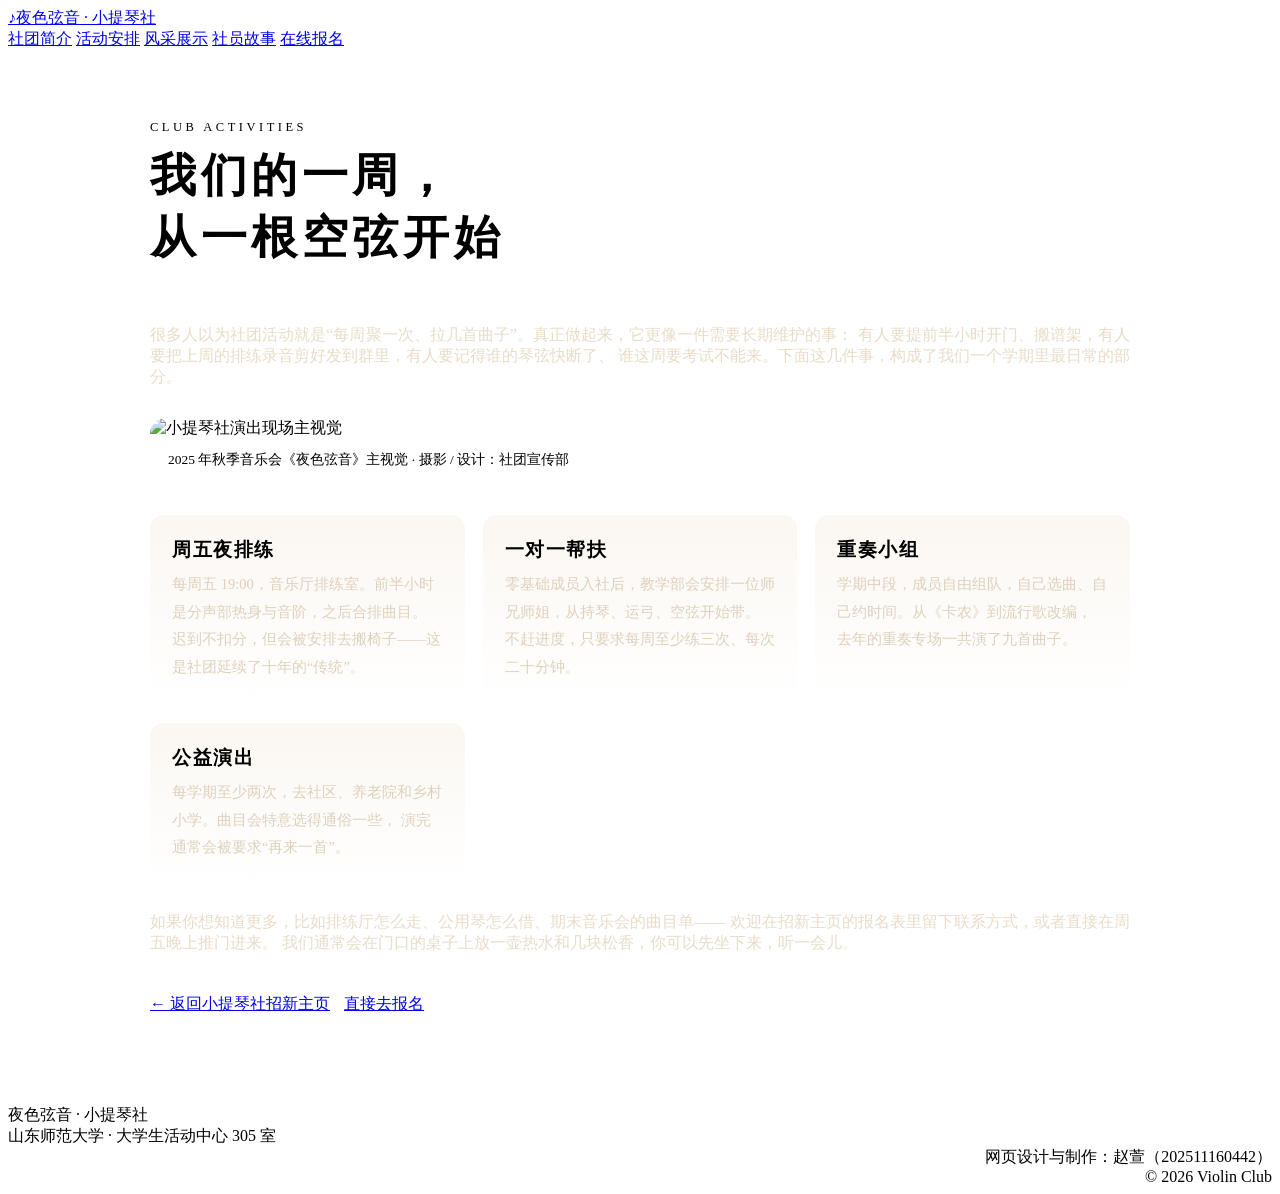
==== club_intro.html @ aa521288 "Add files via upload" ====
<!doctype html>
<html lang="zh-CN">
<head>
<meta charset="utf-8">
<meta name="viewport" content="width=device-width, initial-scale=1">
<title>社团介绍 · 夜色弦音小提琴社</title>
<meta name="description" content="小提琴社的日常活动介绍：排练、重奏、公益演出与春季音乐会。">
<link rel="stylesheet" href="css/style.css">
<style>
    .intro-page { max-width: 980px; margin: 0 auto; padding: 70px 24px 90px; }
    .intro-page h1 {
        font-family: var(--serif);
        font-size: clamp(30px, 4.4vw, 46px);
        letter-spacing: .1em;
        margin: 10px 0 6px;
    }
    .intro-page .sub { color: var(--gold); letter-spacing: .28em; font-size: 12.5px; text-transform: uppercase; }
    .intro-page hr { border: none; border-top: 1px solid var(--line); margin: 26px 0 30px; }
    .intro-figure {
        margin: 30px 0 34px;
        border-radius: 16px;
        overflow: hidden;
        border: 1px solid var(--line);
        box-shadow: var(--shadow);
    }
    .intro-figure img { width: 100%; aspect-ratio: 16 / 9; object-fit: cover; }
    .intro-figure figcaption { padding: 12px 18px; font-size: 13.5px; color: var(--cream-dim); background: rgba(255,255,255,.03); }
    .cards { display: grid; grid-template-columns: repeat(auto-fit, minmax(240px, 1fr)); gap: 18px; margin: 30px 0 10px; }
    .cards .card {
        padding: 22px 22px 24px;
        border: 1px solid var(--line);
        border-radius: 14px;
        background: linear-gradient(180deg, rgba(201,154,91,.08), rgba(255,255,255,.015));
    }
    .cards .card h3 { margin: 0 0 8px; font-family: var(--serif); font-size: 19px; letter-spacing: .08em; color: var(--gold-light); }
    .cards .card p { margin: 0; font-size: 14.5px; color: #dfd0bb; line-height: 1.9; }
    .back-row { margin-top: 40px; display: flex; gap: 14px; flex-wrap: wrap; }
</style>
</head>
<body>

<header class="site-header">
    <a class="brand" href="zhao-0442-work2.html"><span class="mark">♪</span>夜色弦音 · 小提琴社</a>
    <nav class="site-nav">
        <a href="zhao-0442-work2.html#intro">社团简介</a>
        <a href="zhao-0442-work2.html#schedule">活动安排</a>
        <a href="zhao-0442-work2.html#gallery">风采展示</a>
        <a href="zhao-0442-work2.html#stories">社员故事</a>
        <a href="zhao-0442-work2.html#signup">在线报名</a>
    </nav>
</header>

<main class="intro-page">
    <div class="sub">Club Activities</div>
    <h1>我们的一周，<br>从一根空弦开始</h1>
    <hr>

    <p style="color:#e9dcc8; text-align:justify;">
        很多人以为社团活动就是“每周聚一次、拉几首曲子”。真正做起来，它更像一件需要长期维护的事：
        有人要提前半小时开门、搬谱架，有人要把上周的排练录音剪好发到群里，有人要记得谁的琴弦快断了、
        谁这周要考试不能来。下面这几件事，构成了我们一个学期里最日常的部分。
    </p>

    <figure class="intro-figure">
        <img src="assets/img/club-poster.jpg" alt="小提琴社演出现场主视觉">
        <figcaption>2025 年秋季音乐会《夜色弦音》主视觉 · 摄影 / 设计：社团宣传部</figcaption>
    </figure>

    <div class="cards">
        <div class="card">
            <h3>周五夜排练</h3>
            <p>每周五 19:00，音乐厅排练室。前半小时是分声部热身与音阶，之后合排曲目。
               迟到不扣分，但会被安排去搬椅子——这是社团延续了十年的“传统”。</p>
        </div>
        <div class="card">
            <h3>一对一帮扶</h3>
            <p>零基础成员入社后，教学部会安排一位师兄师姐，从持琴、运弓、空弦开始带。
               不赶进度，只要求每周至少练三次、每次二十分钟。</p>
        </div>
        <div class="card">
            <h3>重奏小组</h3>
            <p>学期中段，成员自由组队，自己选曲、自己约时间。从《卡农》到流行歌改编，
               去年的重奏专场一共演了九首曲子。</p>
        </div>
        <div class="card">
            <h3>公益演出</h3>
            <p>每学期至少两次，去社区、养老院和乡村小学。曲目会特意选得通俗一些，
               演完通常会被要求“再来一首”。</p>
        </div>
    </div>

    <p style="color:#e9dcc8; text-align:justify; margin-top:26px;">
        如果你想知道更多，比如排练厅怎么走、公用琴怎么借、期末音乐会的曲目单——
        欢迎在招新主页的报名表里留下联系方式，或者直接在周五晚上推门进来。
        我们通常会在门口的桌子上放一壶热水和几块松香，你可以先坐下来，听一会儿。
    </p>

    <div class="back-row">
        <a class="btn" href="zhao-0442-work2.html">← 返回小提琴社招新主页</a>
        <a class="btn ghost" href="zhao-0442-work2.html#signup">直接去报名</a>
    </div>
</main>

<footer class="site-footer">
    <div class="footer-inner">
        <div>
            <div class="seal">夜色弦音 · 小提琴社</div>
            <div>山东师范大学 · 大学生活动中心 305 室</div>
        </div>
        <div style="text-align:right">
            <div>网页设计与制作：赵萱（202511160442）</div>
            <div>© <span id="year">2026</span> Violin Club</div>
        </div>
    </div>
</footer>

<script>
    document.getElementById('year').textContent = new Date().getFullYear();
</script>
</body>
</html>
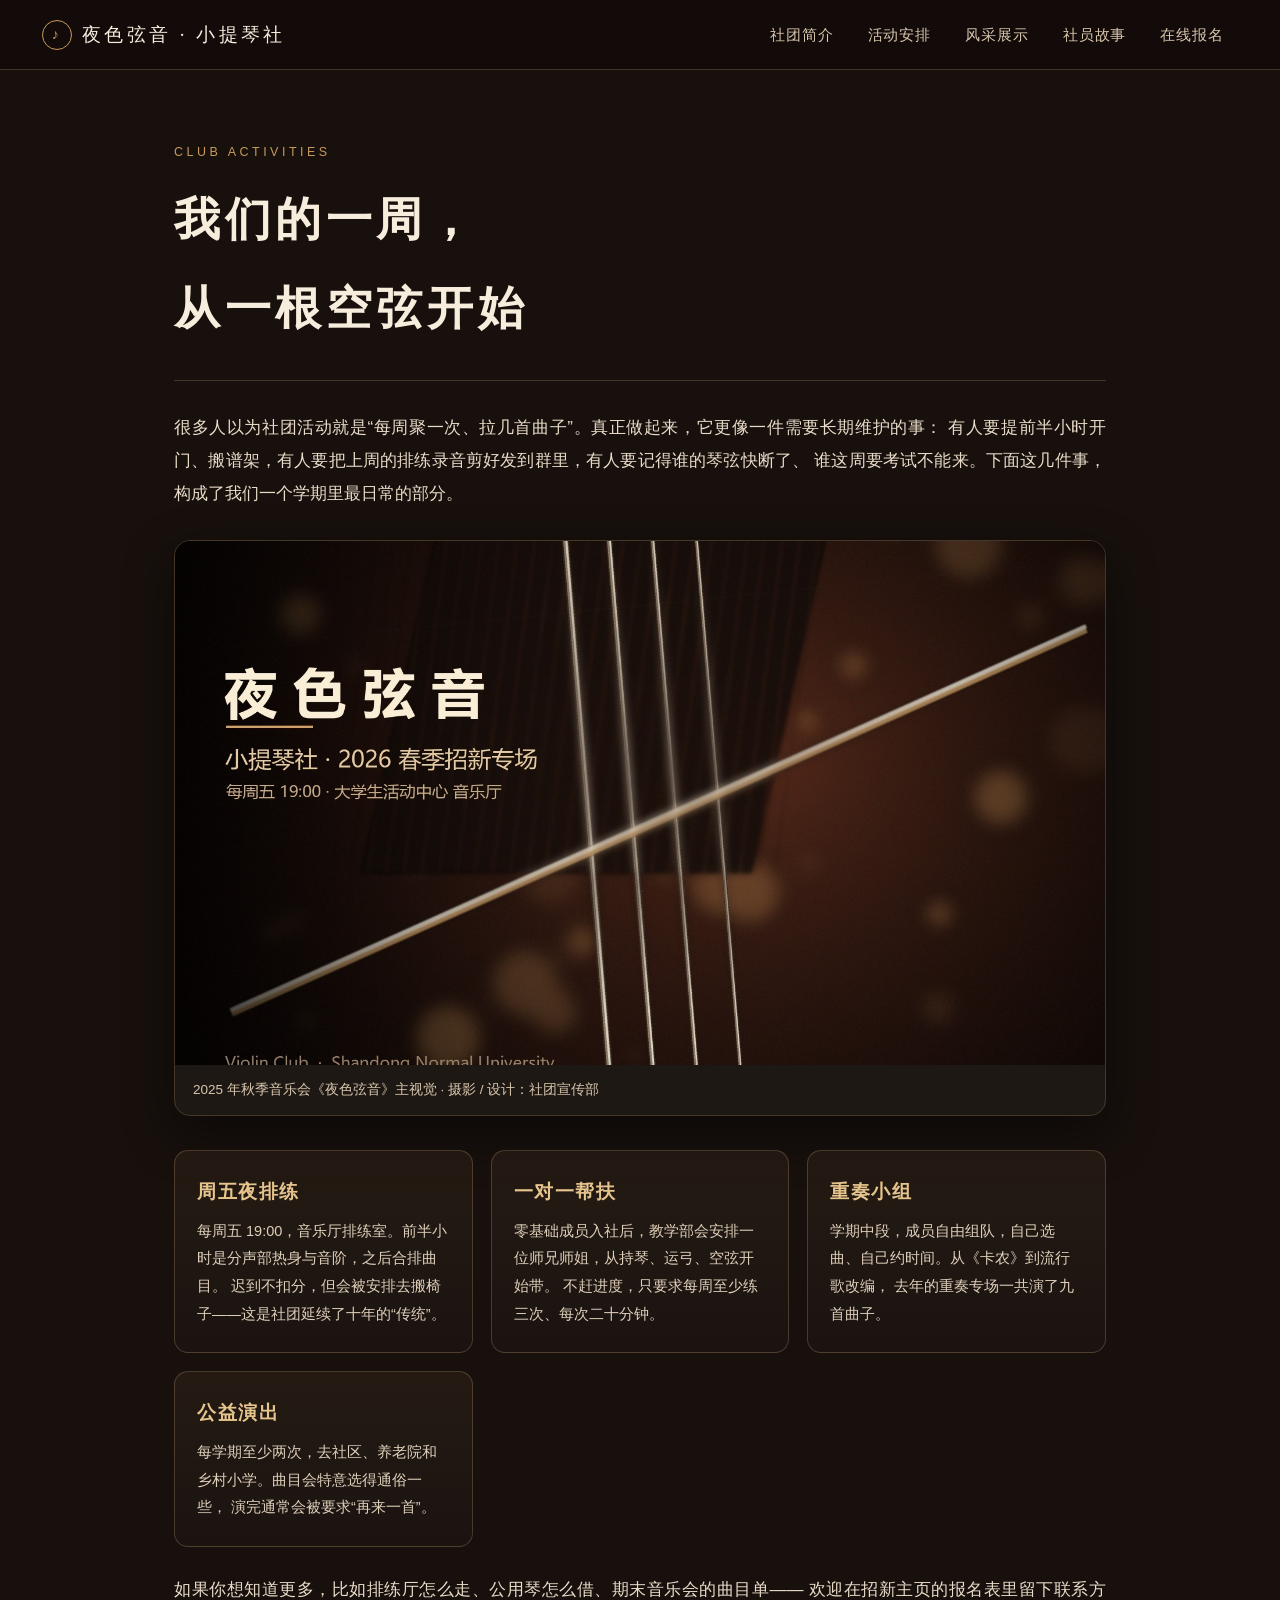
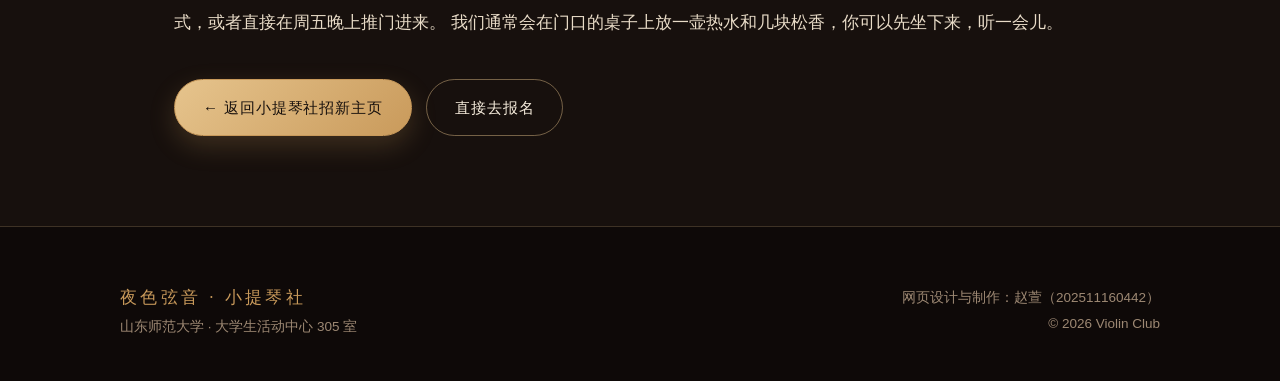
==== commit 3f446639: "Add files via upload" ====
--- a/club_intro.html
+++ b/club_intro.html
@@ -5,7 +5,7 @@
 <meta name="viewport" content="width=device-width, initial-scale=1">
 <title>社团介绍 · 夜色弦音小提琴社</title>
 <meta name="description" content="小提琴社的日常活动介绍：排练、重奏、公益演出与春季音乐会。">
-<link rel="stylesheet" href="css/style.css">
+<link rel="stylesheet" href="style.css">
 <style>
     .intro-page { max-width: 980px; margin: 0 auto; padding: 70px 24px 90px; }
     .intro-page h1 {
@@ -62,7 +62,7 @@
     </p>
 
     <figure class="intro-figure">
-        <img src="assets/img/club-poster.jpg" alt="小提琴社演出现场主视觉">
+        <img src="club-poster.jpg" alt="小提琴社演出现场主视觉">
         <figcaption>2025 年秋季音乐会《夜色弦音》主视觉 · 摄影 / 设计：社团宣传部</figcaption>
     </figure>
 
--- a/style.css
+++ b/style.css
@@ -0,0 +1,852 @@
+/* ============================================================
+   夜色弦音 · 小提琴社招新站
+   作者：赵萱（202511160442）
+   说明：纯手写 CSS，无任何第三方框架
+   ============================================================ */
+
+:root {
+    --ink: #17100d;
+    --ink-2: #241813;
+    --cream: #f7eddd;
+    --cream-dim: #d8c6ac;
+    --gold: #c99a5b;
+    --gold-light: #e6c48d;
+    --wine: #7a3230;
+    --line: rgba(230, 196, 141, .22);
+    --shadow: 0 18px 50px rgba(0, 0, 0, .45);
+    --serif: "Songti SC", "STSong", "SimSun", "Noto Serif SC", serif;
+    --sans: "PingFang SC", "Microsoft YaHei", "Hiragino Sans GB", "Segoe UI", sans-serif;
+}
+
+* { box-sizing: border-box; }
+
+html { scroll-behavior: smooth; }
+
+body {
+    margin: 0;
+    background: var(--ink);
+    color: var(--cream);
+    font-family: var(--sans);
+    font-size: 17px;
+    line-height: 1.95;
+    -webkit-font-smoothing: antialiased;
+}
+
+img { max-width: 100%; display: block; }
+
+a { color: var(--gold-light); text-decoration: none; }
+
+/* ---------------- 顶部导航 ---------------- */
+.site-header {
+    position: sticky;
+    top: 0;
+    z-index: 50;
+    display: flex;
+    align-items: center;
+    gap: 28px;
+    padding: 14px 42px;
+    background: rgba(18, 12, 10, .82);
+    backdrop-filter: blur(14px);
+    -webkit-backdrop-filter: blur(14px);
+    border-bottom: 1px solid var(--line);
+}
+
+.brand {
+    display: flex;
+    align-items: center;
+    gap: 10px;
+    font-family: var(--serif);
+    font-size: 19px;
+    letter-spacing: .18em;
+    color: var(--cream);
+    white-space: nowrap;
+}
+
+.brand .mark {
+    width: 30px;
+    height: 30px;
+    border: 1px solid var(--gold);
+    border-radius: 50%;
+    display: grid;
+    place-items: center;
+    font-size: 14px;
+    color: var(--gold);
+}
+
+.site-nav {
+    display: flex;
+    gap: 6px;
+    margin-left: auto;
+    flex-wrap: wrap;
+}
+
+.site-nav a {
+    position: relative;
+    padding: 6px 14px;
+    color: var(--cream-dim);
+    font-size: 15px;
+    letter-spacing: .06em;
+    border-radius: 999px;
+    transition: color .25s, background .25s;
+}
+
+.site-nav a::after {
+    content: "";
+    position: absolute;
+    left: 14px;
+    right: 14px;
+    bottom: 2px;
+    height: 1px;
+    background: var(--gold);
+    transform: scaleX(0);
+    transform-origin: left;
+    transition: transform .3s;
+}
+
+.site-nav a:hover { color: var(--cream); background: rgba(201, 154, 91, .10); }
+.site-nav a:hover::after { transform: scaleX(1); }
+
+/* ---------------- 左上角音乐按钮 ---------------- */
+.music-btn {
+    position: fixed;
+    left: 26px;
+    top: 88px;
+    z-index: 60;
+    width: 58px;
+    height: 58px;
+    border-radius: 50%;
+    border: 1px solid rgba(230, 196, 141, .55);
+    background: radial-gradient(circle at 35% 30%, #3a241c, #1b110e 70%);
+    color: var(--gold-light);
+    cursor: pointer;
+    display: grid;
+    place-items: center;
+    box-shadow: 0 10px 30px rgba(0, 0, 0, .5);
+    transition: transform .25s, box-shadow .25s, border-color .25s;
+}
+
+.music-btn:hover { transform: scale(1.06); border-color: var(--gold); }
+.music-btn svg { width: 26px; height: 26px; fill: currentColor; }
+
+.music-btn .ring {
+    position: absolute;
+    inset: -6px;
+    border-radius: 50%;
+    border: 1px solid rgba(230, 196, 141, .45);
+    opacity: 0;
+    pointer-events: none;
+}
+
+.music-btn.playing .ring { animation: ripple 2.2s ease-out infinite; }
+.music-btn.playing .ring:nth-child(2) { animation-delay: 1.1s; }
+
+@keyframes ripple {
+    0%   { transform: scale(.9); opacity: .8; }
+    100% { transform: scale(1.7); opacity: 0; }
+}
+
+.music-btn.playing { border-color: var(--gold); box-shadow: 0 0 0 1px rgba(201,154,91,.4), 0 10px 34px rgba(201,154,91,.25); }
+.music-btn.playing svg { animation: bob 1.4s ease-in-out infinite; }
+
+@keyframes bob {
+    0%, 100% { transform: translateY(0); }
+    50%      { transform: translateY(-3px); }
+}
+
+.music-tip {
+    position: fixed;
+    left: 96px;
+    top: 104px;
+    z-index: 60;
+    padding: 6px 12px;
+    font-size: 12.5px;
+    color: var(--cream-dim);
+    background: rgba(24, 16, 13, .9);
+    border: 1px solid var(--line);
+    border-radius: 999px;
+    opacity: 0;
+    transform: translateX(-6px);
+    transition: opacity .3s, transform .3s;
+    pointer-events: none;
+    white-space: nowrap;
+}
+
+.music-btn:hover + .music-tip,
+.music-btn:focus + .music-tip { opacity: 1; transform: translateX(0); }
+
+/* ---------------- 首屏 ---------------- */
+.hero {
+    position: relative;
+    min-height: 88vh;
+    display: flex;
+    align-items: center;
+    padding: 0 42px;
+    overflow: hidden;
+}
+
+.hero-bg {
+    position: absolute;
+    inset: 0;
+    background: url("hero.jpg") center 38% / cover no-repeat;
+    transform: scale(1.04);
+    filter: saturate(1.05);
+}
+
+.hero::after {
+    content: "";
+    position: absolute;
+    inset: 0;
+    background:
+        linear-gradient(90deg, rgba(12, 8, 7, .94) 0%, rgba(12, 8, 7, .72) 38%, rgba(12, 8, 7, .28) 70%, rgba(12, 8, 7, .55) 100%),
+        linear-gradient(180deg, rgba(12, 8, 7, .6) 0%, rgba(12, 8, 7, 0) 30%, rgba(12, 8, 7, .85) 100%);
+}
+
+.hero-inner {
+    position: relative;
+    z-index: 2;
+    max-width: 1120px;
+    margin: 0 auto;
+    width: 100%;
+    padding: 90px 0 70px;
+}
+
+.hero .eyebrow {
+    display: inline-flex;
+    align-items: center;
+    gap: 12px;
+    font-size: 13px;
+    letter-spacing: .32em;
+    color: var(--gold);
+    text-transform: uppercase;
+}
+
+.hero .eyebrow::before {
+    content: "";
+    width: 42px;
+    height: 1px;
+    background: var(--gold);
+}
+
+.hero h1 {
+    margin: 18px 0 10px;
+    font-family: var(--serif);
+    font-size: clamp(44px, 6.4vw, 82px);
+    line-height: 1.12;
+    letter-spacing: .08em;
+    font-weight: 700;
+    text-shadow: 0 8px 40px rgba(0, 0, 0, .6);
+}
+
+.hero h1 em {
+    font-style: normal;
+    color: var(--gold-light);
+}
+
+.hero .lede {
+    max-width: 620px;
+    margin: 18px 0 0;
+    color: var(--cream-dim);
+    font-size: 17.5px;
+}
+
+.hero .meta {
+    display: flex;
+    flex-wrap: wrap;
+    gap: 10px 26px;
+    margin-top: 26px;
+    font-size: 14px;
+    color: var(--cream-dim);
+}
+
+.hero .meta span { display: inline-flex; align-items: center; gap: 8px; }
+.hero .meta span::before { content: "◆"; color: var(--gold); font-size: 9px; }
+
+.hero-actions {
+    display: flex;
+    flex-wrap: wrap;
+    gap: 14px;
+    margin-top: 34px;
+}
+
+.btn {
+    display: inline-flex;
+    align-items: center;
+    gap: 10px;
+    padding: 13px 28px;
+    border-radius: 999px;
+    border: 1px solid var(--gold);
+    color: var(--ink);
+    background: linear-gradient(135deg, var(--gold-light), var(--gold));
+    font-size: 15px;
+    letter-spacing: .06em;
+    cursor: pointer;
+    transition: transform .25s, box-shadow .25s, background .25s, color .25s;
+    box-shadow: 0 10px 26px rgba(201, 154, 91, .22);
+}
+
+.btn:hover { transform: translateY(-2px); box-shadow: 0 16px 34px rgba(201, 154, 91, .32); }
+
+.btn.ghost {
+    background: transparent;
+    color: var(--cream);
+    border-color: rgba(230, 196, 141, .45);
+    box-shadow: none;
+}
+
+.btn.ghost:hover { background: rgba(230, 196, 141, .1); }
+
+.scroll-cue {
+    position: absolute;
+    left: 50%;
+    bottom: 26px;
+    z-index: 2;
+    transform: translateX(-50%);
+    font-size: 12px;
+    letter-spacing: .3em;
+    color: var(--cream-dim);
+    text-align: center;
+    opacity: .85;
+}
+
+.scroll-cue::after {
+    content: "";
+    display: block;
+    width: 1px;
+    height: 46px;
+    margin: 10px auto 0;
+    background: linear-gradient(180deg, var(--gold), transparent);
+    animation: drop 2s ease-in-out infinite;
+}
+
+@keyframes drop {
+    0%    { transform: scaleY(0); transform-origin: top; opacity: 0; }
+    40%   { transform: scaleY(1); transform-origin: top; opacity: 1; }
+    100%  { transform: scaleY(0); transform-origin: bottom; opacity: 0; }
+}
+
+/* ---------------- 通用区块 ---------------- */
+.section {
+    position: relative;
+    padding: 96px 42px;
+    scroll-margin-top: 76px;
+}
+
+.section:nth-of-type(even) { background: linear-gradient(180deg, rgba(36, 24, 19, .55), rgba(18, 12, 10, .2)); }
+
+.section-inner { max-width: 1040px; margin: 0 auto; }
+
+.section-head {
+    display: flex;
+    align-items: flex-end;
+    gap: 20px;
+    margin-bottom: 34px;
+}
+
+.section-head .num {
+    font-family: var(--serif);
+    font-size: 58px;
+    line-height: .8;
+    color: transparent;
+    -webkit-text-stroke: 1px rgba(201, 154, 91, .55);
+    letter-spacing: .04em;
+}
+
+.section-head h2 {
+    margin: 0;
+    font-family: var(--serif);
+    font-size: clamp(26px, 3vw, 36px);
+    letter-spacing: .1em;
+    font-weight: 700;
+}
+
+.section-head h2 small {
+    display: block;
+    margin-top: 6px;
+    font-family: var(--sans);
+    font-size: 12.5px;
+    letter-spacing: .26em;
+    color: var(--gold);
+    font-weight: 400;
+    text-transform: uppercase;
+}
+
+.prose p {
+    margin: 0 0 18px;
+    color: #e9dcc8;
+    text-align: justify;
+}
+
+.prose p:first-of-type::first-letter {
+    float: left;
+    font-family: var(--serif);
+    font-size: 62px;
+    line-height: .92;
+    padding: 6px 12px 0 0;
+    color: var(--gold-light);
+}
+
+.prose strong { color: var(--gold-light); font-weight: 600; }
+
+.pull-quote {
+    margin: 30px 0;
+    padding: 22px 28px;
+    border-left: 2px solid var(--gold);
+    background: linear-gradient(90deg, rgba(201, 154, 91, .10), transparent);
+    font-family: var(--serif);
+    font-size: 19px;
+    color: var(--gold-light);
+    letter-spacing: .04em;
+}
+
+/* 返回顶部（每节） */
+.to-top {
+    display: inline-flex;
+    align-items: center;
+    gap: 10px;
+    margin-top: 18px;
+    padding: 9px 20px;
+    font-size: 13.5px;
+    letter-spacing: .08em;
+    color: var(--cream-dim);
+    border: 1px solid var(--line);
+    border-radius: 999px;
+    transition: color .25s, border-color .25s, background .25s, transform .25s;
+}
+
+.to-top:hover {
+    color: var(--ink);
+    background: var(--gold-light);
+    border-color: var(--gold-light);
+    transform: translateY(-2px);
+}
+
+.to-top .arrow { font-size: 15px; line-height: 1; }
+
+/* ---------------- 活动安排表 ---------------- */
+.table-wrap {
+    margin: 26px 0 8px;
+    overflow-x: auto;
+    border: 1px solid var(--line);
+    border-radius: 14px;
+    background: rgba(255, 255, 255, .02);
+}
+
+table.schedule {
+    width: 100%;
+    border-collapse: collapse;
+    min-width: 720px;
+    font-size: 15px;
+}
+
+table.schedule caption {
+    caption-side: top;
+    padding: 18px 16px;
+    font-family: var(--serif);
+    font-size: 20px;
+    letter-spacing: .1em;
+    color: var(--gold-light);
+}
+
+table.schedule th,
+table.schedule td {
+    padding: 13px 16px;
+    border: 1px solid var(--line);
+    vertical-align: middle;
+}
+
+table.schedule thead th {
+    background: rgba(201, 154, 91, .14);
+    color: var(--cream);
+    font-weight: 600;
+    letter-spacing: .08em;
+}
+
+table.schedule td { color: #e6d8c4; }
+
+table.schedule tbody tr:nth-child(even) { background: rgba(255, 255, 255, .025); }
+table.schedule tbody tr:hover { background: rgba(201, 154, 91, .09); }
+
+/* 第二行（表头）整体居中 */
+table.schedule .center-head th { text-align: center; }
+
+table.schedule .title-row th {
+    text-align: center;
+    font-family: var(--serif);
+    font-size: 18px;
+    letter-spacing: .16em;
+    background: linear-gradient(90deg, rgba(201, 154, 91, .22), rgba(201, 154, 91, .08));
+}
+
+.tag {
+    display: inline-block;
+    padding: 1px 9px;
+    margin-left: 6px;
+    font-size: 11.5px;
+    letter-spacing: .06em;
+    border-radius: 999px;
+    border: 1px solid rgba(230, 196, 141, .4);
+    color: var(--gold-light);
+}
+
+/* ---------------- 风采展示 ---------------- */
+.gallery-grid {
+    display: grid;
+    grid-template-columns: 1.15fr .85fr;
+    gap: 26px;
+    margin: 28px 0 10px;
+    align-items: start;
+}
+
+.figure-card {
+    position: relative;
+    border-radius: 16px;
+    overflow: hidden;
+    border: 1px solid var(--line);
+    background: #1d1310;
+    box-shadow: var(--shadow);
+}
+
+.figure-card a { display: block; }
+
+.figure-card img {
+    width: 100%;
+    height: 100%;
+    aspect-ratio: 16 / 10;
+    object-fit: cover;
+    transition: transform .7s cubic-bezier(.2, .7, .2, 1), filter .4s;
+    filter: saturate(1.02);
+}
+
+.figure-card:hover img { transform: scale(1.05); filter: saturate(1.12) brightness(1.04); }
+
+.figure-card .cap {
+    position: absolute;
+    inset: auto 0 0 0;
+    padding: 26px 22px 16px;
+    background: linear-gradient(180deg, transparent, rgba(10, 7, 6, .88));
+    font-size: 14px;
+    color: var(--cream);
+    display: flex;
+    justify-content: space-between;
+    align-items: center;
+    gap: 12px;
+}
+
+.figure-card .cap em { font-style: normal; color: var(--gold-light); font-size: 12.5px; letter-spacing: .12em; }
+
+.video-card {
+    border-radius: 16px;
+    overflow: hidden;
+    border: 1px solid var(--line);
+    background: #1d1310;
+    box-shadow: var(--shadow);
+}
+
+.video-card embed {
+    display: block;
+    width: 100%;
+    aspect-ratio: 16 / 9;
+    background: #000;
+}
+
+.video-card .cap {
+    padding: 12px 18px;
+    font-size: 13.5px;
+    color: var(--cream-dim);
+    border-top: 1px solid var(--line);
+}
+
+.hint {
+    display: flex;
+    align-items: center;
+    gap: 8px;
+    margin: 10px 0 0;
+    font-size: 13px;
+    color: var(--gold);
+    letter-spacing: .08em;
+}
+
+/* ---------------- 社员故事 ---------------- */
+.story {
+    display: grid;
+    grid-template-columns: 1fr;
+    gap: 18px;
+}
+
+.story blockquote {
+    margin: 0;
+    padding: 26px 30px;
+    border-radius: 14px;
+    border: 1px solid var(--line);
+    background: linear-gradient(135deg, rgba(201, 154, 91, .10), rgba(255, 255, 255, .015));
+    font-family: var(--serif);
+    font-size: 18px;
+    line-height: 2.05;
+    color: #efe2cf;
+}
+
+.story blockquote footer {
+    margin-top: 14px;
+    font-family: var(--sans);
+    font-size: 13px;
+    letter-spacing: .1em;
+    color: var(--gold);
+}
+
+/* ---------------- 报名表 ---------------- */
+.form-card {
+    border: 1px solid var(--line);
+    border-radius: 16px;
+    overflow: hidden;
+    background: linear-gradient(180deg, rgba(255, 255, 255, .035), rgba(255, 255, 255, .01));
+    box-shadow: var(--shadow);
+    margin-top: 26px;
+}
+
+.form-card .head {
+    padding: 22px 28px;
+    border-bottom: 1px solid var(--line);
+    display: flex;
+    justify-content: space-between;
+    align-items: baseline;
+    gap: 16px;
+    flex-wrap: wrap;
+}
+
+.form-card .head h3 {
+    margin: 0;
+    font-family: var(--serif);
+    font-size: 21px;
+    letter-spacing: .12em;
+}
+
+.form-card .head span { font-size: 13px; color: var(--gold); letter-spacing: .1em; }
+
+table.enroll {
+    width: 100%;
+    border-collapse: collapse;
+}
+
+table.enroll th,
+table.enroll td {
+    padding: 14px 20px;
+    border-bottom: 1px solid rgba(230, 196, 141, .12);
+    vertical-align: middle;
+    text-align: left;
+}
+
+table.enroll th {
+    width: 190px;
+    font-weight: 500;
+    color: var(--cream-dim);
+    font-size: 15px;
+    background: rgba(255, 255, 255, .02);
+    white-space: nowrap;
+}
+
+table.enroll th .req { color: #e0776f; margin-left: 4px; }
+
+table.enroll tr:last-child th,
+table.enroll tr:last-child td { border-bottom: none; }
+
+input[type="text"],
+input[type="email"],
+input[type="tel"],
+select,
+textarea {
+    width: 100%;
+    max-width: 420px;
+    padding: 10px 14px;
+    background: rgba(12, 8, 7, .55);
+    border: 1px solid rgba(230, 196, 141, .25);
+    border-radius: 10px;
+    color: var(--cream);
+    font-family: inherit;
+    font-size: 15px;
+    transition: border-color .25s, box-shadow .25s, background .25s;
+}
+
+input:focus, select:focus, textarea:focus {
+    outline: none;
+    border-color: var(--gold);
+    box-shadow: 0 0 0 3px rgba(201, 154, 91, .16);
+    background: rgba(12, 8, 7, .8);
+}
+
+input::placeholder, textarea::placeholder { color: rgba(216, 198, 172, .45); }
+
+textarea { max-width: 100%; min-height: 118px; resize: vertical; line-height: 1.8; }
+
+.date-group { display: flex; align-items: center; gap: 8px; flex-wrap: wrap; }
+.date-group input { width: 86px; max-width: 86px; text-align: center; }
+.date-group span { color: var(--cream-dim); font-size: 14px; }
+
+.choice { display: flex; flex-wrap: wrap; gap: 8px 22px; }
+.choice label {
+    display: inline-flex;
+    align-items: center;
+    gap: 8px;
+    font-size: 15px;
+    color: #e6d8c4;
+    cursor: pointer;
+}
+
+.choice input[type="radio"],
+.choice input[type="checkbox"] {
+    width: 16px;
+    height: 16px;
+    accent-color: var(--gold);
+    cursor: pointer;
+}
+
+.form-actions {
+    display: flex;
+    gap: 14px;
+    flex-wrap: wrap;
+    padding: 22px 28px 26px;
+    align-items: center;
+}
+
+.form-actions .note { font-size: 13px; color: var(--cream-dim); margin-left: auto; }
+
+.form-msg {
+    margin: 0 28px 24px;
+    padding: 14px 18px;
+    border-radius: 10px;
+    font-size: 14.5px;
+    display: none;
+    border: 1px solid rgba(230, 196, 141, .35);
+    background: rgba(201, 154, 91, .12);
+    color: var(--gold-light);
+}
+
+.form-msg.show { display: block; animation: fadeUp .45s ease both; }
+.form-msg.error { border-color: rgba(224, 119, 111, .5); background: rgba(224, 119, 111, .12); color: #f0b3ac; }
+
+/* ---------------- 页脚 ---------------- */
+.site-footer {
+    padding: 54px 42px 40px;
+    border-top: 1px solid var(--line);
+    background: #0e0908;
+}
+
+.footer-inner {
+    max-width: 1040px;
+    margin: 0 auto;
+    display: flex;
+    justify-content: space-between;
+    gap: 24px;
+    flex-wrap: wrap;
+    align-items: center;
+    font-size: 13.5px;
+    color: #9d8873;
+}
+
+.footer-inner .seal {
+    font-family: var(--serif);
+    font-size: 17px;
+    letter-spacing: .2em;
+    color: var(--gold);
+}
+
+/* ---------------- 浮动返回顶部 ---------------- */
+.float-top {
+    position: fixed;
+    right: 26px;
+    bottom: 28px;
+    z-index: 55;
+    width: 46px;
+    height: 46px;
+    border-radius: 50%;
+    border: 1px solid var(--line);
+    background: rgba(24, 16, 13, .92);
+    color: var(--gold-light);
+    display: grid;
+    place-items: center;
+    cursor: pointer;
+    opacity: 0;
+    transform: translateY(12px);
+    pointer-events: none;
+    transition: opacity .3s, transform .3s, background .3s;
+}
+
+.float-top.show { opacity: 1; transform: translateY(0); pointer-events: auto; }
+.float-top:hover { background: var(--gold); color: var(--ink); }
+
+/* ---------------- 入场动画 ---------------- */
+.reveal {
+    opacity: 0;
+    transform: translateY(26px);
+    transition: opacity .8s cubic-bezier(.2, .7, .2, 1), transform .8s cubic-bezier(.2, .7, .2, 1);
+}
+
+.reveal.in { opacity: 1; transform: none; }
+
+@keyframes fadeUp {
+    from { opacity: 0; transform: translateY(8px); }
+    to   { opacity: 1; transform: none; }
+}
+
+/* ---------------- 响应式 ---------------- */
+@media (max-width: 900px) {
+    .site-header { padding: 12px 18px; gap: 12px; flex-wrap: wrap; }
+    .site-nav { margin-left: 0; width: 100%; justify-content: flex-start; gap: 2px; }
+    .site-nav a { padding: 6px 10px; font-size: 14px; }
+    .hero { padding: 0 22px; min-height: 82vh; }
+    .hero-inner { padding: 66px 0 60px; }
+    .section { padding: 64px 22px; }
+    .section-head .num { font-size: 42px; }
+    .gallery-grid { grid-template-columns: 1fr; }
+    .music-btn { left: 16px; top: 78px; width: 50px; height: 50px; }
+    .music-tip { display: none; }
+    table.enroll th { width: 128px; padding: 12px; }
+    table.enroll td { padding: 12px; }
+    .float-top { right: 16px; bottom: 18px; }
+}
+
+@media (prefers-reduced-motion: reduce) {
+    * { animation: none !important; transition: none !important; }
+    html { scroll-behavior: auto; }
+}
+
+/* 自定义单选 / 复选，与整体深色调统一 */
+.choice input[type="radio"],
+.choice input[type="checkbox"] {
+    appearance: none;
+    -webkit-appearance: none;
+    width: 18px;
+    height: 18px;
+    border: 1px solid rgba(230, 196, 141, .55);
+    border-radius: 50%;
+    background: rgba(12, 8, 7, .6);
+    position: relative;
+    cursor: pointer;
+    transition: border-color .2s, background .2s, box-shadow .2s;
+    flex: 0 0 auto;
+}
+
+.choice input[type="radio"]:checked {
+    border-color: var(--gold);
+    background: radial-gradient(circle, var(--gold) 0 38%, rgba(12, 8, 7, .6) 44%);
+    box-shadow: 0 0 0 3px rgba(201, 154, 91, .14);
+}
+
+.choice input[type="checkbox"] { border-radius: 5px; }
+
+.choice input[type="checkbox"]:checked {
+    border-color: var(--gold);
+    background: var(--gold);
+    box-shadow: 0 0 0 3px rgba(201, 154, 91, .14);
+}
+
+.choice input[type="checkbox"]:checked::after {
+    content: "";
+    position: absolute;
+    left: 6px;
+    top: 2px;
+    width: 4px;
+    height: 9px;
+    border: solid #1a1210;
+    border-width: 0 2px 2px 0;
+    transform: rotate(45deg);
+}
